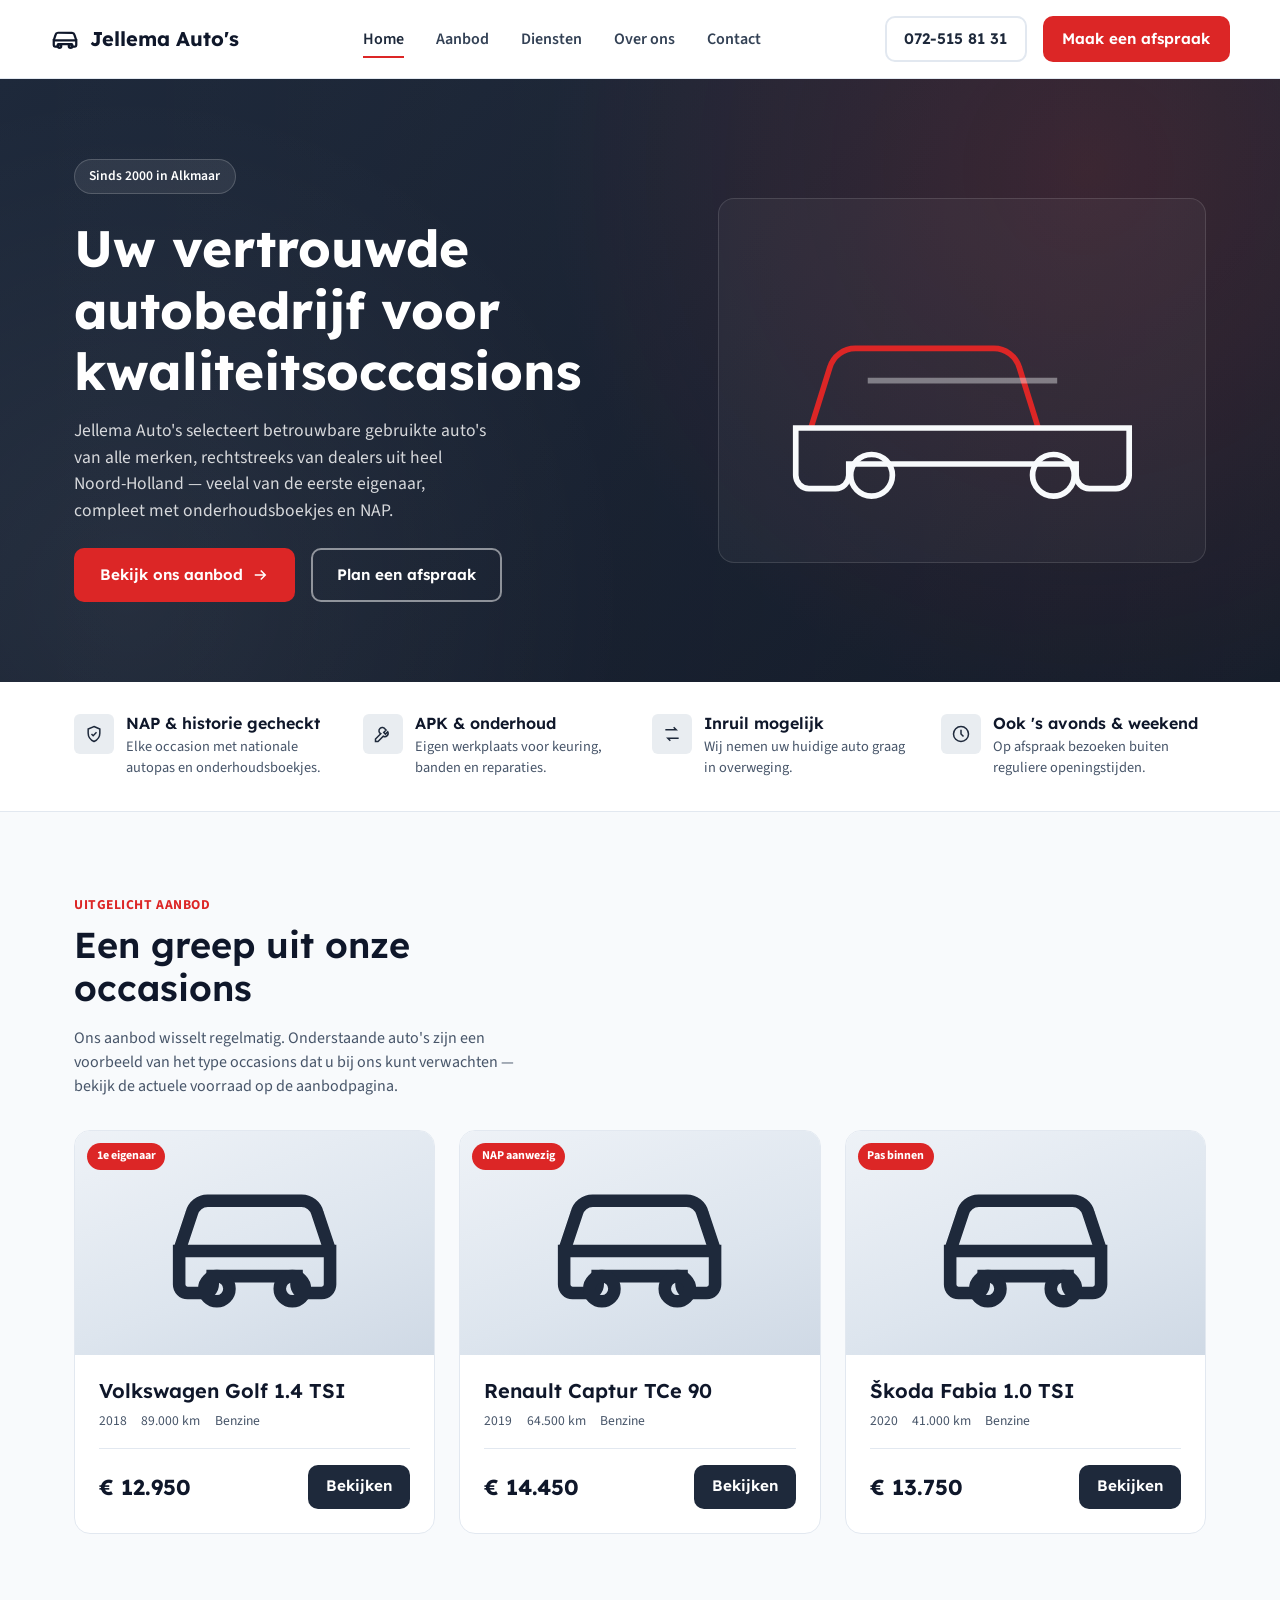
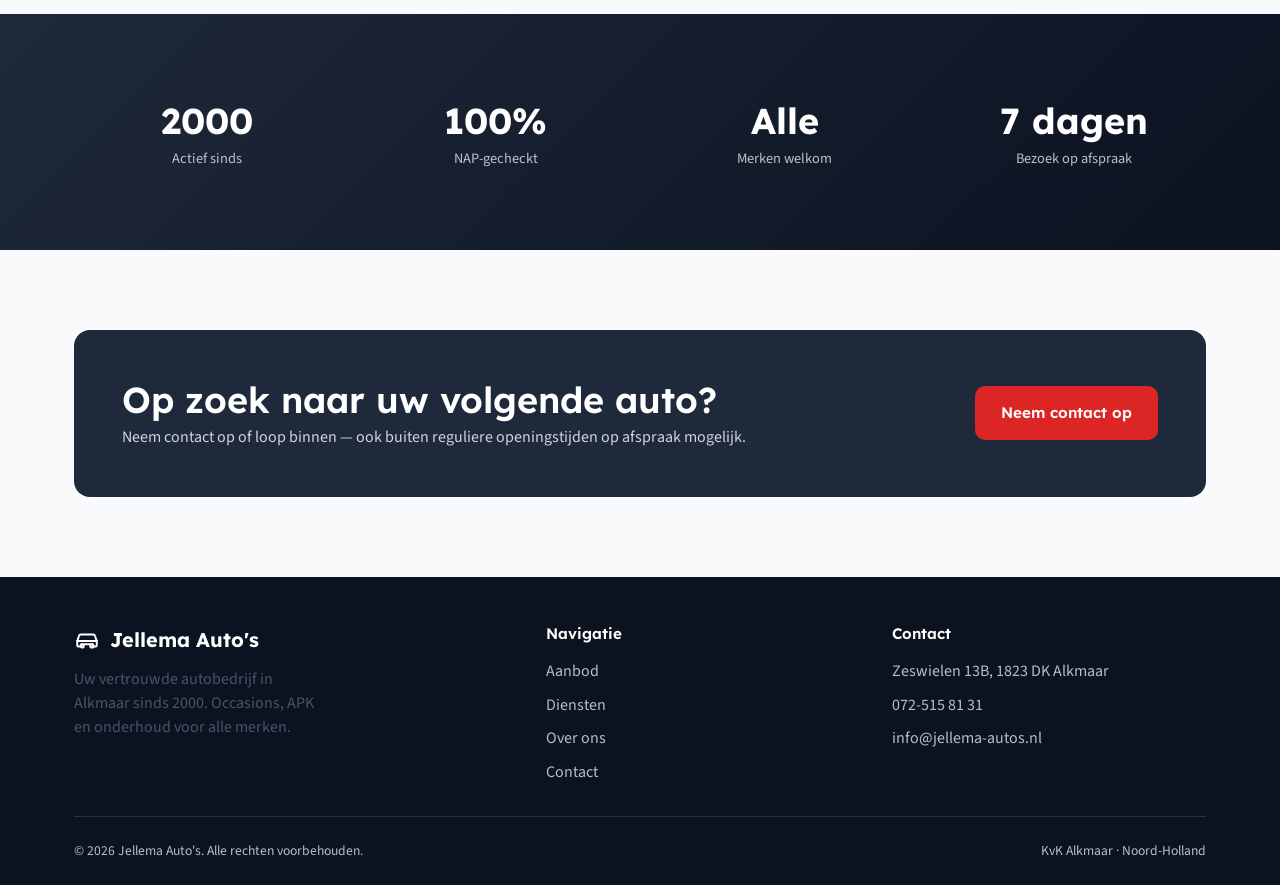
==== website/index.html @ 0c062711 "Add new website for Jellema Auto's Static, dependency-free 5-page site (Home, Aanbod, Diensten, Over" ====
<!doctype html>
<html lang="nl">
<head>
  <meta charset="UTF-8" />
  <meta name="viewport" content="width=device-width, initial-scale=1, viewport-fit=cover" />
  <title>Jellema Auto's — Gebruikte auto's, APK &amp; onderhoud in Alkmaar</title>
  <meta name="description" content="Jellema Auto's in Alkmaar: al sinds 2000 uw vertrouwde adres voor kwaliteitsoccasions, APK-keuring en onderhoud voor alle merken." />
  <link rel="preconnect" href="https://fonts.googleapis.com" />
  <link rel="preconnect" href="https://fonts.gstatic.com" crossorigin />
  <link href="https://fonts.googleapis.com/css2?family=Lexend:wght@400;500;600;700&family=Source+Sans+3:wght@400;500;600;700&display=swap" rel="stylesheet" />
  <link rel="stylesheet" href="assets/css/styles.css" />
</head>
<body>
  <header class="site-header">
    <nav class="nav container" aria-label="Hoofdmenu">
      <a class="brand" href="index.html">
        <svg width="30" height="30" viewBox="0 0 24 24" fill="none" stroke="currentColor" stroke-width="1.8" aria-hidden="true"><path d="M3 13l1.5-4.5A2 2 0 0 1 6.4 7h11.2a2 2 0 0 1 1.9 1.5L21 13"/><path d="M3 13h18v4a1 1 0 0 1-1 1h-2a1 1 0 0 1-1-1v-1H7v1a1 1 0 0 1-1 1H4a1 1 0 0 1-1-1v-4Z"/><circle cx="7.5" cy="17.5" r="1.5"/><circle cx="16.5" cy="17.5" r="1.5"/></svg>
        Jellema Auto's
      </a>
      <ul class="nav-links">
        <li><a href="index.html" aria-current="page">Home</a></li>
        <li><a href="aanbod.html">Aanbod</a></li>
        <li><a href="diensten.html">Diensten</a></li>
        <li><a href="over-ons.html">Over ons</a></li>
        <li><a href="contact.html">Contact</a></li>
      </ul>
      <div class="nav-cta">
        <a class="btn btn-outline btn-outline-dark" style="color:var(--color-primary); border-color:var(--color-border);" href="tel:0725158131">072-515 81 31</a>
        <a class="btn btn-accent" href="contact.html">Maak een afspraak</a>
        <button class="nav-toggle" aria-label="Menu openen" aria-expanded="false">
          <svg viewBox="0 0 24 24" fill="none" stroke="currentColor" stroke-width="2" aria-hidden="true"><path d="M4 6h16M4 12h16M4 18h16"/></svg>
        </button>
      </div>
    </nav>
  </header>

  <main>
    <section class="hero">
      <div class="hero-bg-shape" aria-hidden="true"></div>
      <div class="container">
        <div>
          <span class="hero-eyebrow">Sinds 2000 in Alkmaar</span>
          <h1>Uw vertrouwde autobedrijf voor kwaliteitsoccasions</h1>
          <p class="lead">Jellema Auto's selecteert betrouwbare gebruikte auto's van alle merken, rechtstreeks van dealers uit heel Noord-Holland — veelal van de eerste eigenaar, compleet met onderhoudsboekjes en NAP.</p>
          <div class="hero-actions">
            <a class="btn btn-accent" href="aanbod.html">Bekijk ons aanbod
              <svg width="18" height="18" viewBox="0 0 24 24" fill="none" stroke="currentColor" stroke-width="2" aria-hidden="true"><path d="M5 12h14M13 6l6 6-6 6"/></svg>
            </a>
            <a class="btn btn-outline" href="contact.html">Plan een afspraak</a>
          </div>
        </div>
        <div class="hero-art" aria-hidden="true">
          <svg viewBox="0 0 200 140" fill="none" stroke="#dc2626" stroke-width="3">
            <path d="M20 95l10-32a14 14 0 0 1 13.4-10h73.2a14 14 0 0 1 13.4 10l10 32" />
            <path d="M12 95h176v25a7 7 0 0 1-7 7h-14a7 7 0 0 1-7-7v-6H40v6a7 7 0 0 1-7 7H19a7 7 0 0 1-7-7V95Z" stroke="#f8fafc" />
            <circle cx="52" cy="120" r="11" stroke="#f8fafc" />
            <circle cx="148" cy="120" r="11" stroke="#f8fafc" />
            <path d="M50 70h100" stroke="#f8fafc" stroke-opacity="0.4" />
          </svg>
        </div>
      </div>
    </section>

    <section class="value-strip">
      <div class="container">
        <div class="value-item">
          <span class="icon"><svg width="20" height="20" viewBox="0 0 24 24" fill="none" stroke="currentColor" stroke-width="1.8" aria-hidden="true"><path d="M12 3l7 3v5c0 4.5-3 8-7 10-4-2-7-5.5-7-10V6l7-3Z"/><path d="M9 12l2 2 4-4"/></svg></span>
          <div>
            <h3>NAP &amp; historie gecheckt</h3>
            <p>Elke occasion met nationale autopas en onderhoudsboekjes.</p>
          </div>
        </div>
        <div class="value-item">
          <span class="icon"><svg width="20" height="20" viewBox="0 0 24 24" fill="none" stroke="currentColor" stroke-width="1.8" aria-hidden="true"><path d="M14.7 6.3a4 4 0 1 0-5.4 5.4L3 18v3h3l6.3-6.3a4 4 0 0 0 5.4-5.4l-2.8 2.8-2-2 2.8-2.8Z"/></svg></span>
          <div>
            <h3>APK &amp; onderhoud</h3>
            <p>Eigen werkplaats voor keuring, banden en reparaties.</p>
          </div>
        </div>
        <div class="value-item">
          <span class="icon"><svg width="20" height="20" viewBox="0 0 24 24" fill="none" stroke="currentColor" stroke-width="1.8" aria-hidden="true"><path d="M4 7h13l-3-3M20 17H7l3 3"/></svg></span>
          <div>
            <h3>Inruil mogelijk</h3>
            <p>Wij nemen uw huidige auto graag in overweging.</p>
          </div>
        </div>
        <div class="value-item">
          <span class="icon"><svg width="20" height="20" viewBox="0 0 24 24" fill="none" stroke="currentColor" stroke-width="1.8" aria-hidden="true"><circle cx="12" cy="12" r="9"/><path d="M12 7v5l3 3"/></svg></span>
          <div>
            <h3>Ook 's avonds &amp; weekend</h3>
            <p>Op afspraak bezoeken buiten reguliere openingstijden.</p>
          </div>
        </div>
      </div>
    </section>

    <section class="section">
      <div class="container">
        <div class="section-head" data-reveal>
          <span class="eyebrow">Uitgelicht aanbod</span>
          <h2>Een greep uit onze occasions</h2>
          <p>Ons aanbod wisselt regelmatig. Onderstaande auto's zijn een voorbeeld van het type occasions dat u bij ons kunt verwachten — bekijk de actuele voorraad op de aanbodpagina.</p>
        </div>
        <div class="grid grid-3" data-reveal>
          <article class="card">
            <div class="car-card-media">
              <span class="car-card-badge">1e eigenaar</span>
              <svg viewBox="0 0 24 24" fill="none" stroke="currentColor" stroke-width="1.5"><path d="M3 13l1.5-4.5A2 2 0 0 1 6.4 7h11.2a2 2 0 0 1 1.9 1.5L21 13"/><path d="M3 13h18v4a1 1 0 0 1-1 1h-2a1 1 0 0 1-1-1v-1H7v1a1 1 0 0 1-1 1H4a1 1 0 0 1-1-1v-4Z"/><circle cx="7.5" cy="17.5" r="1.5"/><circle cx="16.5" cy="17.5" r="1.5"/></svg>
            </div>
            <div class="car-card-body">
              <h3>Volkswagen Golf 1.4 TSI</h3>
              <ul class="car-card-meta">
                <li>2018</li><li>89.000 km</li><li>Benzine</li>
              </ul>
              <div class="car-card-footer">
                <span class="car-card-price">€ 12.950</span>
                <a class="btn btn-primary" style="padding:0.55rem 1rem;" href="aanbod.html">Bekijken</a>
              </div>
            </div>
          </article>
          <article class="card">
            <div class="car-card-media">
              <span class="car-card-badge">NAP aanwezig</span>
              <svg viewBox="0 0 24 24" fill="none" stroke="currentColor" stroke-width="1.5"><path d="M3 13l1.5-4.5A2 2 0 0 1 6.4 7h11.2a2 2 0 0 1 1.9 1.5L21 13"/><path d="M3 13h18v4a1 1 0 0 1-1 1h-2a1 1 0 0 1-1-1v-1H7v1a1 1 0 0 1-1 1H4a1 1 0 0 1-1-1v-4Z"/><circle cx="7.5" cy="17.5" r="1.5"/><circle cx="16.5" cy="17.5" r="1.5"/></svg>
            </div>
            <div class="car-card-body">
              <h3>Renault Captur TCe 90</h3>
              <ul class="car-card-meta">
                <li>2019</li><li>64.500 km</li><li>Benzine</li>
              </ul>
              <div class="car-card-footer">
                <span class="car-card-price">€ 14.450</span>
                <a class="btn btn-primary" style="padding:0.55rem 1rem;" href="aanbod.html">Bekijken</a>
              </div>
            </div>
          </article>
          <article class="card">
            <div class="car-card-media">
              <span class="car-card-badge">Pas binnen</span>
              <svg viewBox="0 0 24 24" fill="none" stroke="currentColor" stroke-width="1.5"><path d="M3 13l1.5-4.5A2 2 0 0 1 6.4 7h11.2a2 2 0 0 1 1.9 1.5L21 13"/><path d="M3 13h18v4a1 1 0 0 1-1 1h-2a1 1 0 0 1-1-1v-1H7v1a1 1 0 0 1-1 1H4a1 1 0 0 1-1-1v-4Z"/><circle cx="7.5" cy="17.5" r="1.5"/><circle cx="16.5" cy="17.5" r="1.5"/></svg>
            </div>
            <div class="car-card-body">
              <h3>Škoda Fabia 1.0 TSI</h3>
              <ul class="car-card-meta">
                <li>2020</li><li>41.000 km</li><li>Benzine</li>
              </ul>
              <div class="car-card-footer">
                <span class="car-card-price">€ 13.750</span>
                <a class="btn btn-primary" style="padding:0.55rem 1rem;" href="aanbod.html">Bekijken</a>
              </div>
            </div>
          </article>
        </div>
      </div>
    </section>

    <section class="section section-navy">
      <div class="container">
        <div class="stats" data-reveal>
          <div class="stat"><div class="num">2000</div><div class="label">Actief sinds</div></div>
          <div class="stat"><div class="num">100%</div><div class="label">NAP-gecheckt</div></div>
          <div class="stat"><div class="num">Alle</div><div class="label">Merken welkom</div></div>
          <div class="stat"><div class="num">7 dagen</div><div class="label">Bezoek op afspraak</div></div>
        </div>
      </div>
    </section>

    <section class="section">
      <div class="container">
        <div class="cta-band" data-reveal>
          <div>
            <h2 style="color:#fff; margin-bottom:0.25rem;">Op zoek naar uw volgende auto?</h2>
            <p>Neem contact op of loop binnen — ook buiten reguliere openingstijden op afspraak mogelijk.</p>
          </div>
          <a class="btn btn-accent" href="contact.html">Neem contact op</a>
        </div>
      </div>
    </section>
  </main>

  <footer class="site-footer">
    <div class="container">
      <div class="footer-grid">
        <div>
          <a class="brand" href="index.html" style="color:#fff;">
            <svg width="26" height="26" viewBox="0 0 24 24" fill="none" stroke="currentColor" stroke-width="1.8" aria-hidden="true"><path d="M3 13l1.5-4.5A2 2 0 0 1 6.4 7h11.2a2 2 0 0 1 1.9 1.5L21 13"/><path d="M3 13h18v4a1 1 0 0 1-1 1h-2a1 1 0 0 1-1-1v-1H7v1a1 1 0 0 1-1 1H4a1 1 0 0 1-1-1v-4Z"/><circle cx="7.5" cy="17.5" r="1.5"/><circle cx="16.5" cy="17.5" r="1.5"/></svg>
            Jellema Auto's
          </a>
          <p style="margin-top:0.75rem; max-width:32ch;">Uw vertrouwde autobedrijf in Alkmaar sinds 2000. Occasions, APK en onderhoud voor alle merken.</p>
        </div>
        <div>
          <h4>Navigatie</h4>
          <ul>
            <li><a href="aanbod.html">Aanbod</a></li>
            <li><a href="diensten.html">Diensten</a></li>
            <li><a href="over-ons.html">Over ons</a></li>
            <li><a href="contact.html">Contact</a></li>
          </ul>
        </div>
        <div>
          <h4>Contact</h4>
          <ul>
            <li>Zeswielen 13B, 1823 DK Alkmaar</li>
            <li><a href="tel:0725158131">072-515 81 31</a></li>
            <li><a href="mailto:info@jellema-autos.nl">info@jellema-autos.nl</a></li>
          </ul>
        </div>
      </div>
      <div class="footer-bottom">
        <span>© <span id="year"></span> Jellema Auto's. Alle rechten voorbehouden.</span>
        <span>KvK Alkmaar &middot; Noord-Holland</span>
      </div>
    </div>
  </footer>

  <script>document.getElementById('year').textContent = new Date().getFullYear();</script>
  <script src="assets/js/main.js"></script>
</body>
</html>
---- website/assets/css/styles.css ----
/* ==========================================================================
   Jellema Auto's — design tokens + global styles
   Style: Minimalism & Swiss Style | Variance 3/10 | Motion 2/10 (subtle)
   Typography: Lexend (headings) + Source Sans 3 (body)
   ========================================================================== */

:root {
  --color-primary: #1e293b;
  --color-primary-hover: #0f172a;
  --color-on-primary: #ffffff;
  --color-secondary: #334155;
  --color-accent: #dc2626;
  --color-accent-hover: #b91c1c;
  --color-on-accent: #ffffff;
  --color-background: #f8fafc;
  --color-foreground: #0f172a;
  --color-card: #ffffff;
  --color-card-foreground: #0f172a;
  --color-muted: #e9edf1;
  --color-muted-foreground: #475569;
  --color-border: #e2e8f0;
  --color-ring: #1e293b;

  --font-heading: 'Lexend', system-ui, sans-serif;
  --font-body: 'Source Sans 3', system-ui, sans-serif;

  --space-1: 0.5rem;
  --space-2: 1rem;
  --space-3: 1.5rem;
  --space-4: 2rem;
  --space-5: 3rem;
  --space-6: 5rem;

  --radius-sm: 6px;
  --radius-md: 10px;
  --radius-lg: 16px;

  --shadow-sm: 0 1px 2px rgba(15, 23, 42, 0.06);
  --shadow-md: 0 8px 24px rgba(15, 23, 42, 0.08);
  --shadow-lg: 0 16px 40px rgba(15, 23, 42, 0.12);

  --container-max: 1180px;
  --transition-fast: 200ms ease;
  --transition-standard: 300ms ease;
}

@media (prefers-color-scheme: dark) {
  :root:not([data-theme="light"]) {
    --color-background: #0f172a;
    --color-foreground: #f1f5f9;
    --color-card: #1e293b;
    --color-card-foreground: #f1f5f9;
    --color-muted: #1e293b;
    --color-muted-foreground: #94a3b8;
    --color-border: #334155;
  }
}

:root[data-theme="dark"] {
  --color-background: #0f172a;
  --color-foreground: #f1f5f9;
  --color-card: #1e293b;
  --color-card-foreground: #f1f5f9;
  --color-muted: #1e293b;
  --color-muted-foreground: #94a3b8;
  --color-border: #334155;
}

*, *::before, *::after { box-sizing: border-box; }
html { scroll-behavior: smooth; }
@media (prefers-reduced-motion: reduce) {
  html { scroll-behavior: auto; }
  *, *::before, *::after {
    animation-duration: 0.01ms !important;
    animation-iteration-count: 1 !important;
    transition-duration: 0.01ms !important;
    scroll-behavior: auto !important;
  }
}

body {
  margin: 0;
  font-family: var(--font-body);
  background: var(--color-background);
  color: var(--color-foreground);
  line-height: 1.5;
  font-size: 16px;
  -webkit-font-smoothing: antialiased;
}

h1, h2, h3, h4 {
  font-family: var(--font-heading);
  color: var(--color-foreground);
  line-height: 1.2;
  margin: 0 0 var(--space-2);
  font-weight: 600;
}

h1 { font-size: clamp(2.25rem, 4vw, 3.25rem); font-weight: 700; }
h2 { font-size: clamp(1.75rem, 3vw, 2.25rem); }
h3 { font-size: 1.25rem; }

p { margin: 0 0 var(--space-2); color: var(--color-muted-foreground); }

a { color: inherit; }

img, svg { max-width: 100%; display: block; }

.container {
  max-width: var(--container-max);
  margin: 0 auto;
  padding: 0 var(--space-3);
}

/* ---- Buttons ---- */
.btn {
  display: inline-flex;
  align-items: center;
  gap: 0.5rem;
  padding: 0.85rem 1.5rem;
  border-radius: var(--radius-md);
  font-family: var(--font-heading);
  font-weight: 600;
  font-size: 0.95rem;
  text-decoration: none;
  cursor: pointer;
  border: 2px solid transparent;
  transition: background-color var(--transition-fast), border-color var(--transition-fast), transform var(--transition-fast), box-shadow var(--transition-fast);
  min-height: 44px;
}
.btn:hover { transform: translateY(-2px); }
.btn:active { transform: translateY(0); }
.btn:focus-visible {
  outline: 3px solid var(--color-ring);
  outline-offset: 2px;
}
.btn-accent {
  background: var(--color-accent);
  color: var(--color-on-accent);
}
.btn-accent:hover { background: var(--color-accent-hover); box-shadow: 0 10px 24px rgba(220,38,38,0.28); }
.btn-outline {
  background: transparent;
  color: var(--color-on-primary);
  border-color: rgba(255, 255, 255, 0.5);
}
.btn-outline:hover { border-color: #fff; background: rgba(255,255,255,0.08); }
.btn-primary {
  background: var(--color-primary);
  color: var(--color-on-primary);
}
.btn-primary:hover { background: var(--color-primary-hover); box-shadow: 0 10px 24px rgba(15,23,42,0.22); }
.btn svg { transition: transform var(--transition-fast) ease; }
.btn:hover svg { transform: translateX(3px); }

/* ---- Header / Nav ---- */
.site-header {
  position: sticky;
  top: 0;
  z-index: 50;
  background: var(--color-card);
  border-bottom: 1px solid var(--color-border);
}
.nav {
  display: flex;
  align-items: center;
  justify-content: space-between;
  padding: 1rem 0;
}
.brand {
  display: flex;
  align-items: center;
  gap: 0.6rem;
  text-decoration: none;
  font-family: var(--font-heading);
  font-weight: 700;
  font-size: 1.25rem;
  color: var(--color-foreground);
}
.brand svg { flex-shrink: 0; transition: transform var(--transition-standard) ease; }
.brand:hover svg { transform: rotate(-6deg) scale(1.08); color: var(--color-accent); }
.nav-links {
  display: flex;
  align-items: center;
  gap: var(--space-4);
  list-style: none;
  margin: 0;
  padding: 0;
}
.nav-links a {
  position: relative;
  text-decoration: none;
  font-weight: 600;
  color: var(--color-secondary);
  padding: 0.5rem 0;
  transition: color var(--transition-fast);
}
.nav-links a::after {
  content: '';
  position: absolute;
  left: 50%;
  right: 50%;
  bottom: 0;
  height: 2px;
  background: var(--color-primary);
  transition: left var(--transition-standard), right var(--transition-standard);
}
.nav-links a:hover,
.nav-links a[aria-current="page"] {
  color: var(--color-primary);
}
.nav-links a:hover::after,
.nav-links a[aria-current="page"]::after {
  left: 0;
  right: 0;
}
.nav-links a[aria-current="page"]::after { background: var(--color-accent); }
.nav-cta { display: flex; align-items: center; gap: var(--space-2); }
.nav-cta .btn { padding: 0.6rem 1.1rem; }
.nav-toggle {
  display: none;
  background: none;
  border: none;
  cursor: pointer;
  padding: 0.5rem;
  min-width: 44px;
  min-height: 44px;
}
.nav-toggle svg { width: 26px; height: 26px; transition: transform var(--transition-standard) ease; }
body[data-nav-open="true"] .nav-toggle svg { transform: rotate(90deg); }

@media (max-width: 860px) {
  .nav-cta .btn-outline-dark { display: none; }
  .nav-links {
    position: absolute;
    top: 100%;
    left: 0;
    right: 0;
    flex-direction: column;
    align-items: flex-start;
    background: var(--color-card);
    border-bottom: 1px solid var(--color-border);
    padding: 0 var(--space-3);
    gap: var(--space-2);
    max-height: 0;
    opacity: 0;
    overflow: hidden;
    transition: max-height var(--transition-standard) ease, opacity var(--transition-fast) ease, padding var(--transition-standard) ease;
  }
  body[data-nav-open="true"] .nav-links {
    max-height: 24rem;
    opacity: 1;
    padding: var(--space-2) var(--space-3) var(--space-3);
  }
  .nav-toggle { display: inline-flex; align-items: center; justify-content: center; }
}

/* ---- Hero ---- */
.hero {
  background: linear-gradient(135deg, var(--color-primary) 0%, #0b1220 100%);
  color: var(--color-on-primary);
  position: relative;
  overflow: hidden;
}
.hero .container {
  padding-top: var(--space-6);
  padding-bottom: var(--space-6);
  display: grid;
  grid-template-columns: 1.1fr 0.9fr;
  gap: var(--space-5);
  align-items: center;
  position: relative;
  z-index: 1;
}
.hero h1,
.hero h2 { color: #ffffff; }
.hero-eyebrow {
  display: inline-flex;
  align-items: center;
  gap: 0.5rem;
  background: rgba(255,255,255,0.08);
  border: 1px solid rgba(255,255,255,0.18);
  padding: 0.4rem 0.9rem;
  border-radius: 999px;
  font-size: 0.85rem;
  font-weight: 600;
  margin-bottom: var(--space-3);
}
.hero p.lead {
  color: rgba(255,255,255,0.82);
  font-size: 1.1rem;
  max-width: 46ch;
}
.hero-actions { display: flex; gap: var(--space-2); flex-wrap: wrap; margin-top: var(--space-3); }
.hero-art {
  aspect-ratio: 4/3;
  border-radius: var(--radius-lg);
  background: rgba(255,255,255,0.04);
  border: 1px solid rgba(255,255,255,0.12);
  display: flex;
  align-items: center;
  justify-content: center;
  overflow: hidden;
}
.hero-art svg {
  width: 78%;
  height: auto;
  animation: hero-float 5s ease-in-out infinite;
}
.hero-bg-shape {
  position: absolute;
  inset: 0;
  background-image:
    radial-gradient(circle at 85% 15%, rgba(220,38,38,0.16), transparent 45%),
    radial-gradient(circle at 10% 85%, rgba(255,255,255,0.06), transparent 40%);
  z-index: 0;
}
.hero-bg-shape::after {
  content: '';
  position: absolute;
  inset: 0;
  background-image: linear-gradient(90deg, transparent 0%, rgba(255,255,255,0.05) 50%, transparent 100%);
  background-size: 200% 100%;
  animation: hero-sheen 8s linear infinite;
}
@keyframes hero-float {
  0%, 100% { transform: translateY(0); }
  50% { transform: translateY(-8px); }
}
@keyframes hero-sheen {
  0% { background-position: 200% 0; }
  100% { background-position: -200% 0; }
}
@media (prefers-reduced-motion: reduce) {
  .hero-art svg { animation: none; }
  .hero-bg-shape::after { animation: none; }
}

/* ---- Value strip ---- */
.value-strip {
  background: var(--color-card);
  border-bottom: 1px solid var(--color-border);
}
.value-strip .container {
  display: grid;
  grid-template-columns: repeat(4, 1fr);
  gap: var(--space-3);
  padding-top: var(--space-4);
  padding-bottom: var(--space-4);
}
.value-item {
  display: flex;
  align-items: flex-start;
  gap: 0.75rem;
}
.value-item .icon {
  flex-shrink: 0;
  width: 40px;
  height: 40px;
  border-radius: var(--radius-sm);
  background: var(--color-muted);
  display: flex;
  align-items: center;
  justify-content: center;
  color: var(--color-primary);
  transition: background var(--transition-standard) ease, color var(--transition-standard) ease, transform var(--transition-standard) ease;
}
.value-item:hover .icon {
  background: var(--color-primary);
  color: #ffffff;
  transform: translateY(-3px);
}
.value-item h3 { font-size: 1rem; margin-bottom: 0.15rem; }
.value-item p { font-size: 0.9rem; margin: 0; }

/* ---- Sections ---- */
.section { padding: var(--space-6) 0; }
.section-muted { background: var(--color-muted); }
.section-navy {
  background: linear-gradient(135deg, var(--color-primary) 0%, #0b1220 100%);
  color: #ffffff;
}
.section-navy .stat .num { color: #ffffff; }
.section-navy .stat .label { color: rgba(255,255,255,0.72); }
.section-head { max-width: 60ch; margin-bottom: var(--space-4); }
.section-head .eyebrow {
  display: inline-block;
  color: var(--color-accent);
  font-weight: 700;
  font-size: 0.85rem;
  letter-spacing: 0.04em;
  text-transform: uppercase;
  margin-bottom: 0.5rem;
}

/* ---- Cards / grid ---- */
.grid {
  display: grid;
  gap: var(--space-3);
}
.grid-3 { grid-template-columns: repeat(3, 1fr); }
.grid-4 { grid-template-columns: repeat(4, 1fr); }

.card {
  background: var(--color-card);
  color: var(--color-card-foreground);
  border: 1px solid var(--color-border);
  border-radius: var(--radius-lg);
  overflow: hidden;
  transition: box-shadow var(--transition-standard), transform var(--transition-standard), border-color var(--transition-standard);
}
.card:hover {
  box-shadow: var(--shadow-md);
  transform: translateY(-4px);
  border-color: var(--color-primary);
}

.car-card-media {
  aspect-ratio: 16/10;
  background: linear-gradient(160deg, #eef2f7 0%, #dde5ee 60%, #cfd9e5 100%);
  display: flex;
  align-items: center;
  justify-content: center;
  color: var(--color-primary);
  position: relative;
  overflow: hidden;
}
.car-card-media svg {
  width: 56%;
  transition: transform var(--transition-standard) ease;
}
.card:hover .car-card-media svg { transform: scale(1.06) translateY(-2px); }
.car-card-badge {
  position: absolute;
  top: 0.75rem;
  left: 0.75rem;
  background: var(--color-accent);
  color: #fff;
  font-size: 0.75rem;
  font-weight: 700;
  padding: 0.3rem 0.6rem;
  border-radius: 999px;
}
.car-card-body { padding: var(--space-3); }
.car-card-body h3 { margin-bottom: 0.25rem; }
.car-card-meta {
  display: flex;
  flex-wrap: wrap;
  gap: 0.4rem 0.9rem;
  font-size: 0.85rem;
  color: var(--color-muted-foreground);
  margin: 0.5rem 0 0.9rem;
  list-style: none;
  padding: 0;
}
.car-card-meta li { display: flex; align-items: center; gap: 0.35rem; }
.car-card-price {
  font-family: var(--font-heading);
  font-weight: 700;
  font-size: 1.35rem;
  color: var(--color-foreground);
}
.car-card-footer {
  display: flex;
  align-items: center;
  justify-content: space-between;
  padding-top: var(--space-2);
  border-top: 1px solid var(--color-border);
  margin-top: var(--space-2);
}

.service-card { padding: var(--space-4); text-align: left; }
.service-card .icon {
  width: 56px;
  height: 56px;
  border-radius: var(--radius-md);
  background: var(--color-muted);
  color: var(--color-primary);
  display: flex;
  align-items: center;
  justify-content: center;
  margin-bottom: var(--space-2);
  transition: background var(--transition-standard) ease, color var(--transition-standard) ease, transform var(--transition-standard) ease;
}
.service-card:hover .icon {
  background: var(--color-primary);
  color: #ffffff;
  transform: scale(1.08) rotate(-4deg);
}

.notice-banner {
  background: #fff7ed;
  border: 1px solid #fed7aa;
  color: #7c2d12;
  border-radius: var(--radius-md);
  padding: var(--space-3);
  font-size: 0.9rem;
  margin-top: var(--space-4);
}
.notice-banner strong { display: block; margin-bottom: 0.2rem; }

/* ---- Proof / stats ---- */
.stats {
  display: grid;
  grid-template-columns: repeat(4, 1fr);
  gap: var(--space-3);
  text-align: center;
}
.stat .num {
  font-family: var(--font-heading);
  font-size: 2.25rem;
  font-weight: 700;
  color: var(--color-primary);
}
.stat .label { font-size: 0.9rem; color: var(--color-muted-foreground); }

/* ---- CTA band ---- */
.cta-band {
  background: var(--color-primary);
  color: var(--color-on-primary);
  border-radius: var(--radius-lg);
  padding: var(--space-5);
  display: flex;
  align-items: center;
  justify-content: space-between;
  gap: var(--space-3);
  flex-wrap: wrap;
}
.cta-band p { color: rgba(255,255,255,0.8); margin: 0.25rem 0 0; }

/* ---- Contact / forms ---- */
.contact-grid {
  display: grid;
  grid-template-columns: 1fr 1fr;
  gap: var(--space-5);
  align-items: start;
}
.info-list { list-style: none; margin: 0; padding: 0; display: flex; flex-direction: column; gap: var(--space-3); }
.info-list li { display: flex; gap: 0.9rem; align-items: flex-start; }
.info-list .icon {
  width: 44px; height: 44px; border-radius: var(--radius-sm);
  background: var(--color-muted); color: var(--color-primary);
  display: flex; align-items: center; justify-content: center; flex-shrink: 0;
}
.info-list h3 { margin-bottom: 0.15rem; font-size: 1rem; }
.info-list p { margin: 0; }

.map-frame {
  border-radius: var(--radius-lg);
  overflow: hidden;
  border: 1px solid var(--color-border);
  aspect-ratio: 16/10;
}
.map-frame iframe { width: 100%; height: 100%; border: 0; }

.form-field { margin-bottom: var(--space-2); display: flex; flex-direction: column; gap: 0.35rem; }
.form-field label { font-weight: 600; font-size: 0.9rem; }
.form-field input,
.form-field textarea {
  font-family: var(--font-body);
  font-size: 1rem;
  padding: 0.75rem 0.9rem;
  border: 1px solid var(--color-border);
  border-radius: var(--radius-sm);
  background: var(--color-card);
  color: var(--color-foreground);
  min-height: 44px;
}
.form-field textarea { min-height: 120px; resize: vertical; }
.form-field input:focus-visible,
.form-field textarea:focus-visible {
  outline: 3px solid var(--color-ring);
  outline-offset: 1px;
  border-color: var(--color-primary);
}

/* ---- Footer ---- */
.site-footer {
  background: #0b1220;
  color: rgba(255,255,255,0.72);
  padding: var(--space-5) 0 var(--space-3);
}
.footer-grid {
  display: grid;
  grid-template-columns: 1.4fr 1fr 1fr;
  gap: var(--space-4);
  padding-bottom: var(--space-4);
  border-bottom: 1px solid rgba(255,255,255,0.12);
}
.footer-grid h4 { color: #fff; font-size: 0.95rem; margin-bottom: var(--space-2); }
.footer-grid ul { list-style: none; margin: 0; padding: 0; display: flex; flex-direction: column; gap: 0.6rem; }
.footer-grid a { text-decoration: none; color: inherit; }
.footer-grid a:hover { color: #fff; }
.footer-bottom {
  display: flex;
  justify-content: space-between;
  align-items: center;
  padding-top: var(--space-3);
  font-size: 0.85rem;
  flex-wrap: wrap;
  gap: 0.5rem;
}

/* ---- Entrance animation ----
   CSS-only (no scroll/JS dependency): plays once on load and always
   resolves to the fully visible end state, so content never depends on
   an IntersectionObserver firing (full-page captures, crawlers, slow JS). */
[data-reveal] {
  animation: reveal-in 600ms cubic-bezier(0.16, 1, 0.3, 1) both;
}
[data-reveal] > * { animation: inherit; }
.grid[data-reveal] > *:nth-child(1) { animation-delay: 0ms; }
.grid[data-reveal] > *:nth-child(2) { animation-delay: 80ms; }
.grid[data-reveal] > *:nth-child(3) { animation-delay: 160ms; }
.grid[data-reveal] > *:nth-child(4) { animation-delay: 240ms; }
.grid[data-reveal] > *:nth-child(5) { animation-delay: 320ms; }
.grid[data-reveal] > *:nth-child(6) { animation-delay: 400ms; }
.stats[data-reveal] > *:nth-child(1) { animation-delay: 0ms; }
.stats[data-reveal] > *:nth-child(2) { animation-delay: 80ms; }
.stats[data-reveal] > *:nth-child(3) { animation-delay: 160ms; }
.stats[data-reveal] > *:nth-child(4) { animation-delay: 240ms; }
@keyframes reveal-in {
  from { opacity: 0; transform: translateY(16px); }
  to { opacity: 1; transform: none; }
}
@media (prefers-reduced-motion: reduce) {
  [data-reveal],
  [data-reveal] > * { animation: none; opacity: 1; transform: none; }
}

/* ---- Page header (inner pages) ---- */
.page-header {
  background: linear-gradient(135deg, var(--color-primary) 0%, #0b1220 100%);
  color: var(--color-on-primary);
  padding: var(--space-5) 0 var(--space-4);
}
.page-header h1 { color: #ffffff; }
.page-header p { color: rgba(255,255,255,0.78); max-width: 60ch; }
.breadcrumb { font-size: 0.85rem; color: rgba(255,255,255,0.6); margin-bottom: var(--space-2); }
.breadcrumb a { color: rgba(255,255,255,0.8); text-decoration: none; }
.breadcrumb a:hover { color: #fff; }

/* ---- Filter bar (aanbod) ---- */
.filter-bar {
  display: flex;
  gap: 0.6rem;
  flex-wrap: wrap;
  margin-bottom: var(--space-4);
}
.filter-chip {
  border: 1px solid var(--color-border);
  background: var(--color-card);
  padding: 0.5rem 1rem;
  border-radius: 999px;
  font-size: 0.85rem;
  font-weight: 600;
  color: var(--color-secondary);
  cursor: pointer;
  transition: background var(--transition-fast) ease, color var(--transition-fast) ease, border-color var(--transition-fast) ease, transform var(--transition-fast) ease;
}
.filter-chip:hover { border-color: var(--color-primary); color: var(--color-primary); transform: translateY(-1px); }
.filter-chip.active { background: var(--color-primary); color: #fff; border-color: var(--color-primary); }

/* ---- Responsive ---- */
@media (max-width: 1024px) {
  .grid-4 { grid-template-columns: repeat(2, 1fr); }
  .stats { grid-template-columns: repeat(2, 1fr); gap: var(--space-4); }
  .footer-grid { grid-template-columns: 1fr 1fr; }
}
@media (max-width: 860px) {
  .hero .container { grid-template-columns: 1fr; }
  .hero-art { order: -1; max-width: 420px; margin: 0 auto; }
  .value-strip .container { grid-template-columns: repeat(2, 1fr); }
  .contact-grid { grid-template-columns: 1fr; }
  .grid-3 { grid-template-columns: 1fr; }
}
@media (max-width: 640px) {
  .grid-4 { grid-template-columns: 1fr 1fr; }
  .value-strip .container { grid-template-columns: 1fr; }
  .cta-band { flex-direction: column; align-items: flex-start; text-align: left; }
  .footer-grid { grid-template-columns: 1fr; }
  .footer-bottom { flex-direction: column; align-items: flex-start; }
}
@media (max-width: 375px) {
  .grid-4 { grid-template-columns: 1fr; }
}
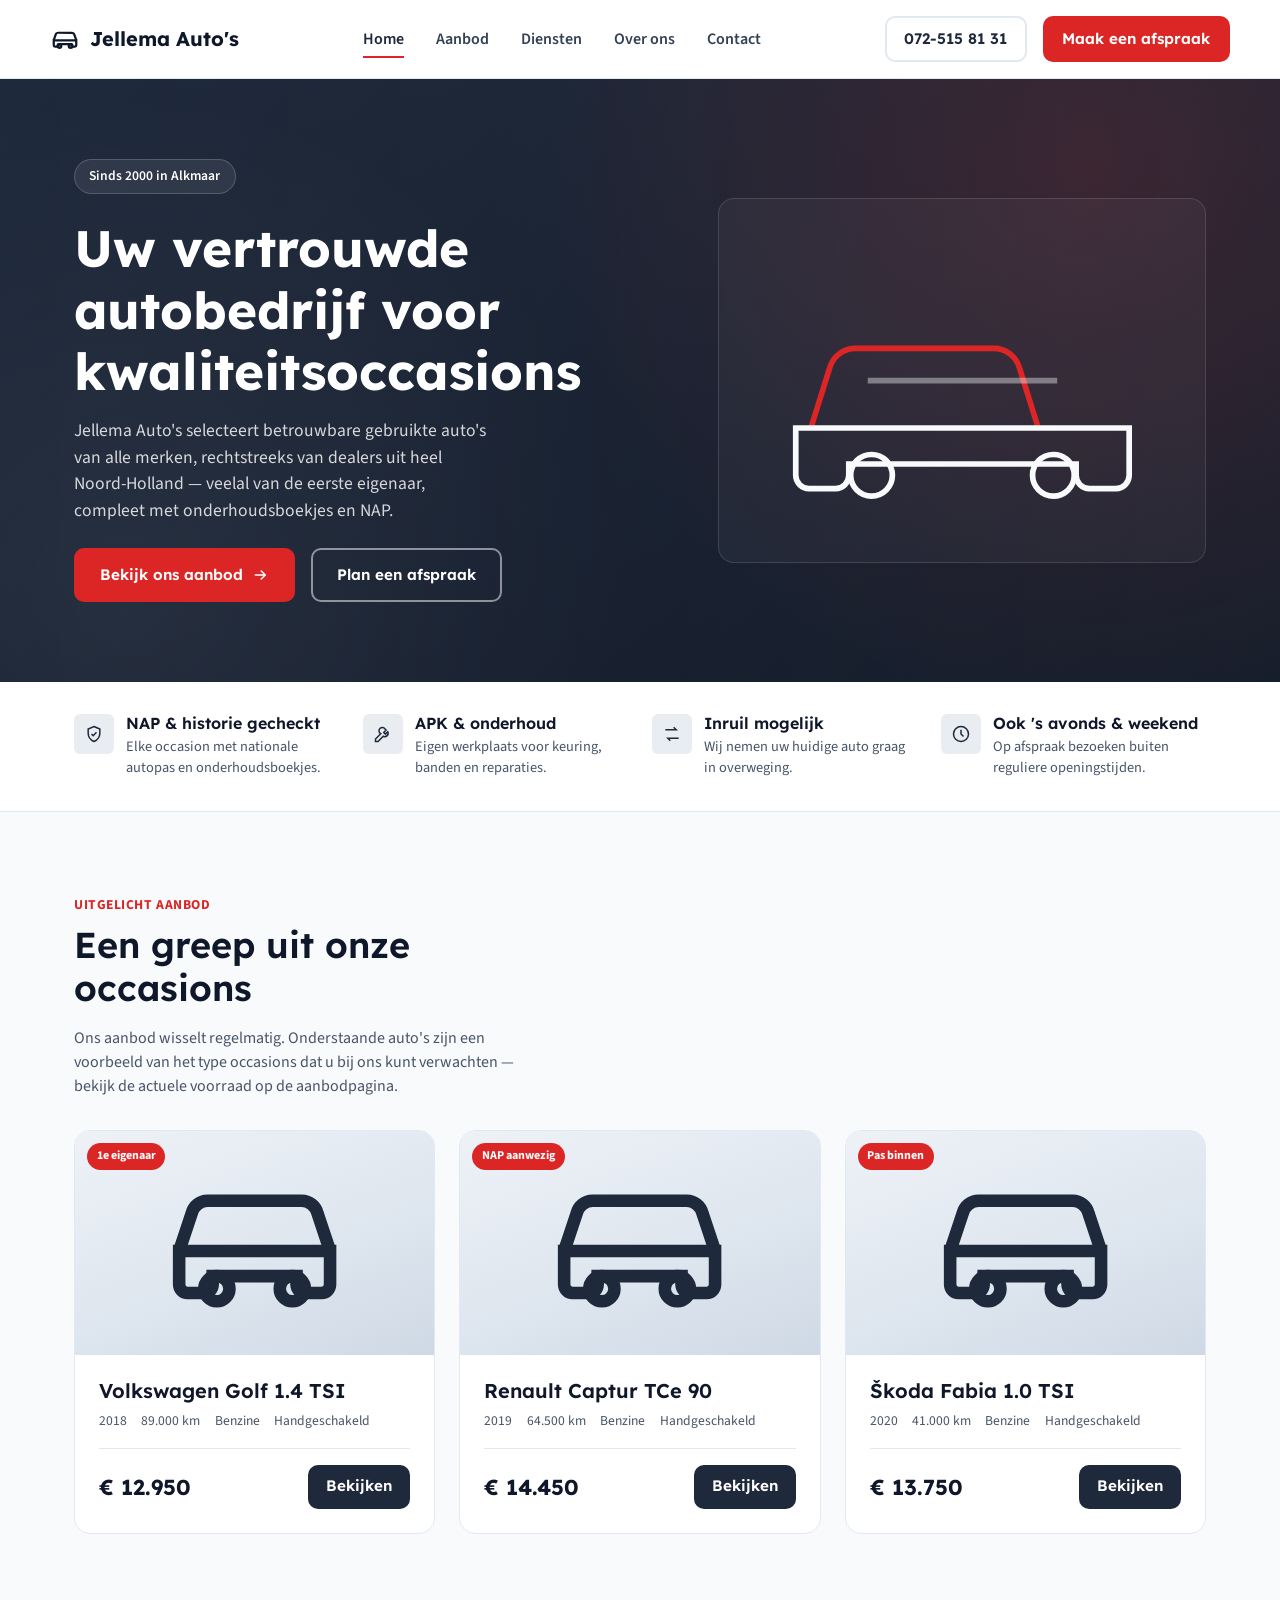
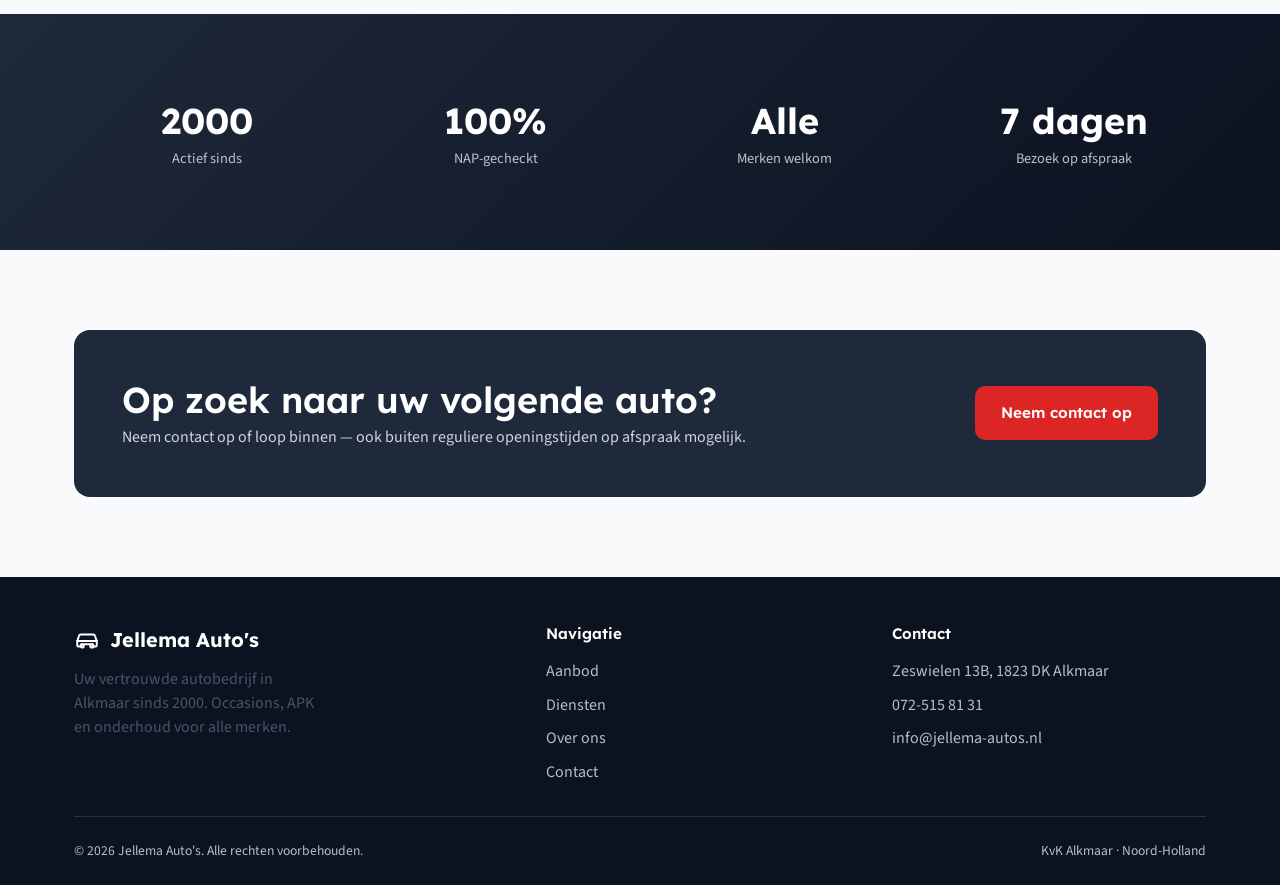
==== commit bd774c8a: "Drive occasion listings from a single inventory file Cars were hardcoded into both index.html and aa" ====
--- a/website/index.html
+++ b/website/index.html
@@ -101,56 +101,7 @@
           <h2>Een greep uit onze occasions</h2>
           <p>Ons aanbod wisselt regelmatig. Onderstaande auto's zijn een voorbeeld van het type occasions dat u bij ons kunt verwachten — bekijk de actuele voorraad op de aanbodpagina.</p>
         </div>
-        <div class="grid grid-3" data-reveal>
-          <article class="card">
-            <div class="car-card-media">
-              <span class="car-card-badge">1e eigenaar</span>
-              <svg viewBox="0 0 24 24" fill="none" stroke="currentColor" stroke-width="1.5"><path d="M3 13l1.5-4.5A2 2 0 0 1 6.4 7h11.2a2 2 0 0 1 1.9 1.5L21 13"/><path d="M3 13h18v4a1 1 0 0 1-1 1h-2a1 1 0 0 1-1-1v-1H7v1a1 1 0 0 1-1 1H4a1 1 0 0 1-1-1v-4Z"/><circle cx="7.5" cy="17.5" r="1.5"/><circle cx="16.5" cy="17.5" r="1.5"/></svg>
-            </div>
-            <div class="car-card-body">
-              <h3>Volkswagen Golf 1.4 TSI</h3>
-              <ul class="car-card-meta">
-                <li>2018</li><li>89.000 km</li><li>Benzine</li>
-              </ul>
-              <div class="car-card-footer">
-                <span class="car-card-price">€ 12.950</span>
-                <a class="btn btn-primary" style="padding:0.55rem 1rem;" href="aanbod.html">Bekijken</a>
-              </div>
-            </div>
-          </article>
-          <article class="card">
-            <div class="car-card-media">
-              <span class="car-card-badge">NAP aanwezig</span>
-              <svg viewBox="0 0 24 24" fill="none" stroke="currentColor" stroke-width="1.5"><path d="M3 13l1.5-4.5A2 2 0 0 1 6.4 7h11.2a2 2 0 0 1 1.9 1.5L21 13"/><path d="M3 13h18v4a1 1 0 0 1-1 1h-2a1 1 0 0 1-1-1v-1H7v1a1 1 0 0 1-1 1H4a1 1 0 0 1-1-1v-4Z"/><circle cx="7.5" cy="17.5" r="1.5"/><circle cx="16.5" cy="17.5" r="1.5"/></svg>
-            </div>
-            <div class="car-card-body">
-              <h3>Renault Captur TCe 90</h3>
-              <ul class="car-card-meta">
-                <li>2019</li><li>64.500 km</li><li>Benzine</li>
-              </ul>
-              <div class="car-card-footer">
-                <span class="car-card-price">€ 14.450</span>
-                <a class="btn btn-primary" style="padding:0.55rem 1rem;" href="aanbod.html">Bekijken</a>
-              </div>
-            </div>
-          </article>
-          <article class="card">
-            <div class="car-card-media">
-              <span class="car-card-badge">Pas binnen</span>
-              <svg viewBox="0 0 24 24" fill="none" stroke="currentColor" stroke-width="1.5"><path d="M3 13l1.5-4.5A2 2 0 0 1 6.4 7h11.2a2 2 0 0 1 1.9 1.5L21 13"/><path d="M3 13h18v4a1 1 0 0 1-1 1h-2a1 1 0 0 1-1-1v-1H7v1a1 1 0 0 1-1 1H4a1 1 0 0 1-1-1v-4Z"/><circle cx="7.5" cy="17.5" r="1.5"/><circle cx="16.5" cy="17.5" r="1.5"/></svg>
-            </div>
-            <div class="car-card-body">
-              <h3>Škoda Fabia 1.0 TSI</h3>
-              <ul class="car-card-meta">
-                <li>2020</li><li>41.000 km</li><li>Benzine</li>
-              </ul>
-              <div class="car-card-footer">
-                <span class="car-card-price">€ 13.750</span>
-                <a class="btn btn-primary" style="padding:0.55rem 1rem;" href="aanbod.html">Bekijken</a>
-              </div>
-            </div>
-          </article>
-        </div>
+        <div class="grid grid-3" data-reveal id="featured-cars"></div>
       </div>
     </section>
 
@@ -215,5 +166,7 @@
 
   <script>document.getElementById('year').textContent = new Date().getFullYear();</script>
   <script src="assets/js/main.js"></script>
+  <script src="assets/js/cars.js"></script>
+  <script>renderCars('#featured-cars', { featuredOnly: true, limit: 3, ctaLabel: 'Bekijken', ctaHref: 'aanbod.html' });</script>
 </body>
 </html>
